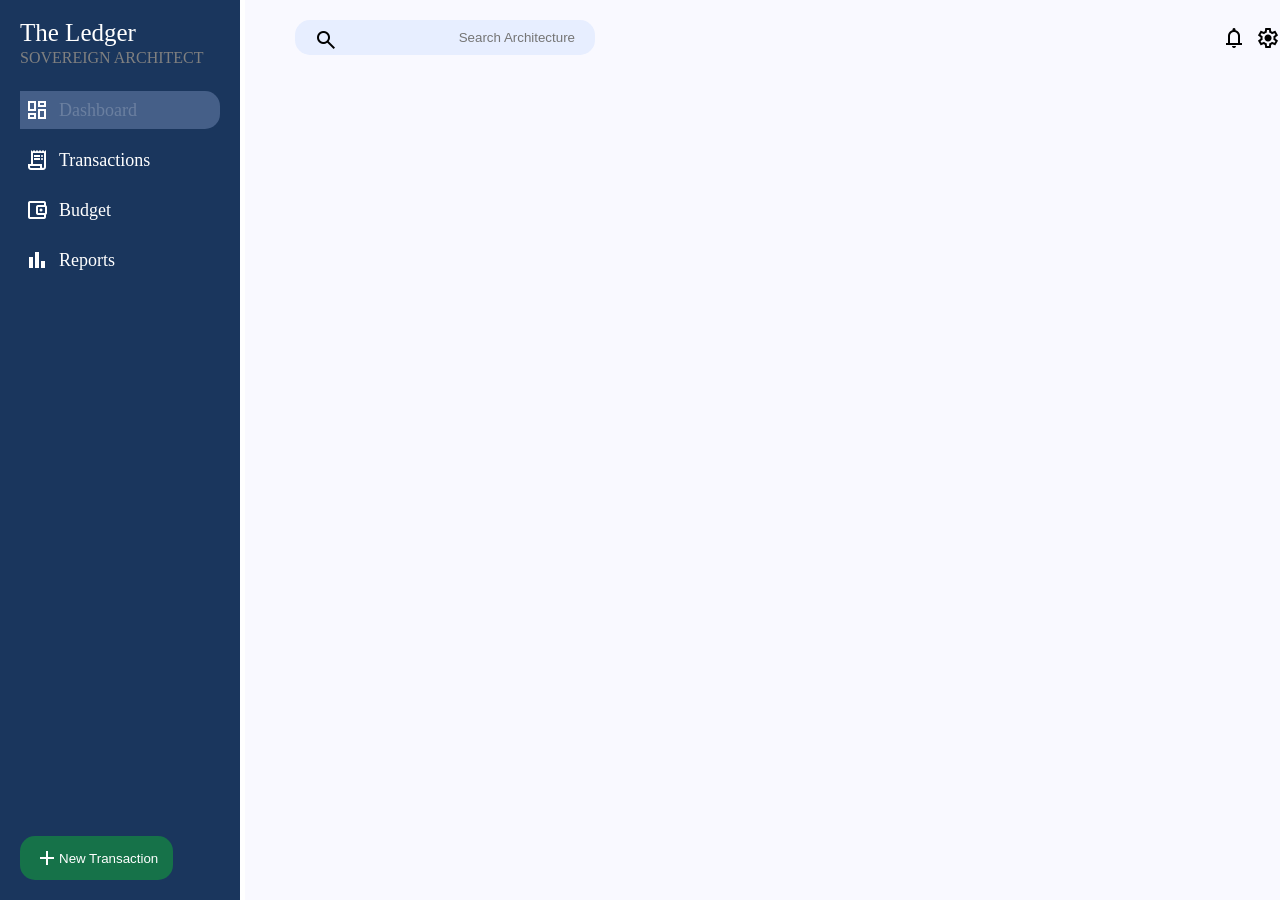
==== index.html @ 3071b9a3 "Design Sidebar and Top Navbar" ====
<html class="light" lang="en">
  <head>
    <meta charset="utf-8" />
    <meta content="width=device-width, initial-scale=1.0" name="viewport" />
    <title>Transactions Ledger | The Editorial Ledger</title>
    <link href="styles.css" rel="stylesheet" />
    <link
      href="https://fonts.googleapis.com/css2?family=Manrope:wght@200;400;500;700;800&amp;family=Inter:wght@300;400;500;600&amp;display=swap"
      rel="stylesheet"
    />
    <link
      href="https://fonts.googleapis.com/css2?family=Material+Symbols+Outlined:wght,FILL@100..700,0..1&amp;display=swap"
      rel="stylesheet"
    />
    <link
      href="https://fonts.googleapis.com/css2?family=Material+Symbols+Outlined:wght,FILL@100..700,0..1&amp;display=swap"
      rel="stylesheet"
    />
  </head>
  <body>
    <main class="main--container">
      <div class="container">
        <div class="sidebar--container">
          <header>
            <h1>The Ledger</h1>
            <p>Sovereign Architect</p>

            <nav class="nav--links">
              <div class="selected">
                <span
                  class="material-symbols-outlined icon"
                  data-icon="dashboard"
                  >dashboard</span
                >

                <a class="selected-a-tag" href="/">Dashboard</a>
              </div>
              <div>
                <span
                  class="material-symbols-outlined icon"
                  data-icon="receipt_long"
                  >receipt_long</span
                >

                <a href="/transactions">Transactions</a>
              </div>
              <div>
                <span
                  class="material-symbols-outlined icon"
                  data-icon="account_balance_wallet"
                  >account_balance_wallet</span
                >
                <a href="/budget">Budget</a>
              </div>
              <div>
                <span
                  class="material-symbols-outlined icon"
                  data-icon="bar_chart"
                  >bar_chart</span
                >

                <a href="/Reports">Reports</a>
              </div>
            </nav>
            <button class="btn--new-transaction">
              <span class="material-symbols-outlined icon" data-icon="add"
                >add</span
              >
              New Transaction
            </button>
          </header>
        </div>
        <div class="homepage--container">
          <!-- Top navbar -->
          <div class="top--navbar">
            <form>
              <input placeholder="Search Architecture" type="text" />
              <button class="search-button">
                <span class="material-symbols-outlined" data-icon="search"
                  >search</span
                >
              </button>
            </form>
            <div class="action--bar">
              <span class="material-symbols-outlined" data-icon="notifications"
                >notifications</span
              >
              <span class="material-symbols-outlined" data-icon="settings"
                >settings</span
              >
            </div>
          </div>
        </div>
      </div>
    </main>
  </body>
</html>
---- styles.css ----
html,
body,
div,
span,
applet,
object,
iframe,
h1,
h2,
h3,
h4,
h5,
h6,
p,
blockquote,
pre,
a,
abbr,
acronym,
address,
big,
cite,
code,
del,
dfn,
em,
img,
ins,
kbd,
q,
s,
samp,
small,
strike,
strong,
sub,
sup,
tt,
var,
b,
u,
i,
center,
dl,
dt,
dd,
ol,
ul,
li,
fieldset,
form,
label,
legend,
table,
caption,
tbody,
tfoot,
thead,
tr,
th,
td,
article,
aside,
canvas,
details,
embed,
figure,
figcaption,
footer,
header,
hgroup,
menu,
nav,
output,
ruby,
section,
summary,
time,
mark,
audio,
video {
  margin: 0;
  padding: 0;
  border: 0;
  font-size: 100%;
  font: inherit;
  vertical-align: baseline;
}
/* HTML5 display-role reset for older browsers */
article,
aside,
details,
figcaption,
figure,
footer,
header,
hgroup,
menu,
nav,
section {
  display: block;
}
body {
  line-height: 1;
}
ol,
ul {
  list-style: none;
}
blockquote,
q {
  quotes: none;
}
blockquote:before,
blockquote:after,
q:before,
q:after {
  content: "";
  content: none;
}
table {
  border-collapse: collapse;
  border-spacing: 0;
}

:root {
  /*tertiary colors*/
  --on-tertiary: "#ffffff";
  --secondary: "#0a6c44";
  --surface: "#f9f9ff";
  --primary-fixed-dim: "#adc7f7";
  --outline: "#74777f";
  --on-tertiary-fixed-variant: "#920212";
  /* Primary Colors */
  --primary: #002045;
  --on-primary: #ffffff;
  --primary-container: #1a365d;
  --on-primary-container: #86a0cd;
  --inverse-primary: #adc7f7;
  --primary-fixed: #d6e3ff;
  --on-primary-fixed: #001b3c;
  --on-primary-fixed-variant: #2d476f;

  /* Secondary Colors */
  --secondary-container: #9ff5c1;
  --on-secondary: #ffffff;
  --on-secondary-container: #167249;
  --secondary-fixed: #9ff5c1;
  --secondary-fixed-dim: #83d8a6;
  --on-secondary-fixed: #002111;
  --on-secondary-fixed-variant: #005231;

  /* Tertiary Colors */
  --tertiary: #4b0004;
  --tertiary-container: #73000b;
  --on-tertiary-container: #ff736b;
  --tertiary-fixed: #ffdad6;
  --tertiary-fixed-dim: #ffb3ad;
  --on-tertiary-fixed: #410003;

  /* Surface & Background */
  --background: #f9f9ff;
  --on-background: #111c2c;
  --surface-bright: #f9f9ff;
  --surface-dim: #cfdaf1;
  --on-surface: #111c2c;
  --surface-variant: #d8e3fa;
  --on-surface-variant: #43474e;
  --inverse-surface: #263142;
  --inverse-on-surface: #ebf1ff;
  --surface-tint: #455f88;

  /* Surface Containers */
  --surface-container-lowest: #ffffff;
  --surface-container-low: #f0f3ff;
  --surface-container: #e7eeff;
  --surface-container-high: #dee8ff;
  --surface-container-highest: #d8e3fa;

  /* Error Colors */
  --error: #ba1a1a;
  --on-error: #ffffff;
  --error-container: #ffdad6;
  --on-error-container: #93000a;

  /* Outlines */
  --outline-variant: #c4c6cf;
}
.main--container {
  height: 100vh;
  width: 100vw;
}
.container {
  height: 100%;
  width: 100%;
  display: flex;
  flex-direction: row;
  gap: 5px;
}

.sidebar--container {
  display: flex;
  flex: 0 0 200px;
  flex-direction: column;
  background-color: var(--primary-container);
  padding: 15px 20px;
}
.sidebar--container > header h1 {
  color: var(--on-primary);
  font-size: 25px;
  margin-bottom: 5px;
  margin-top: 5px;
}

.sidebar--container > header p {
  text-transform: uppercase;
  color: grey;
}

.nav--links {
  display: flex;
  flex-direction: column;
  gap: 12px;
  margin-top: 25px;
}
.nav--links a {
  text-decoration: none;
  font-size: 18px;
  color: var(--on-primary);
  padding: 5px 10px;
  font-weight: 500;
}

.nav--links .selected {
  background-color: var(--surface-tint);
}
.selected-a-tag {
  opacity: 20%;
}

.nav--links div {
  display: flex;
  align-items: center;
  border-top-right-radius: 15px;
  border-bottom-right-radius: 15px;
  padding-top: 5px;
  padding-bottom: 5px;
}
.nav--links div > span {
  margin-left: 5px;
}
.icon {
  color: var(--on-primary);
}

.btn--new-transaction {
  background-color: var(--on-secondary-container);
  color: var(--on-primary);
  padding: 10px 15px;
  border-radius: 15px;
  border: none;
  display: flex;
  justify-content: center;
  align-items: center;
  position: absolute;
  bottom: 20px;
}
.homepage--container {
  background-color: var(--surface-bright);
  width: 100%;
}

.top--navbar {
  display: flex;
  justify-content: space-between;
  align-items: center;
  margin-top: 20px;
}
.top--navbar form {
  display: flex;
  flex-direction: row;
}

.top--navbar form input {
  border-radius: 15px;
  background-color: var(--surface-container);
  border: none;
  padding: 10px 20px;
  width: 300px;
}
.top--navbar form {
  margin-left: 50px;

  position: relative;
}

.search-button {
  position: absolute;
  border: none;
  background-color: var(--surface-container);
  top: 0.5em;
  left: 1em;
}

form > input:placeholder {
  text-align: right;
}

form > input::placeholder {
  text-align: right;
}

.action--bar {
  display: flex;
  gap: 10px;
  align-items: center;
}
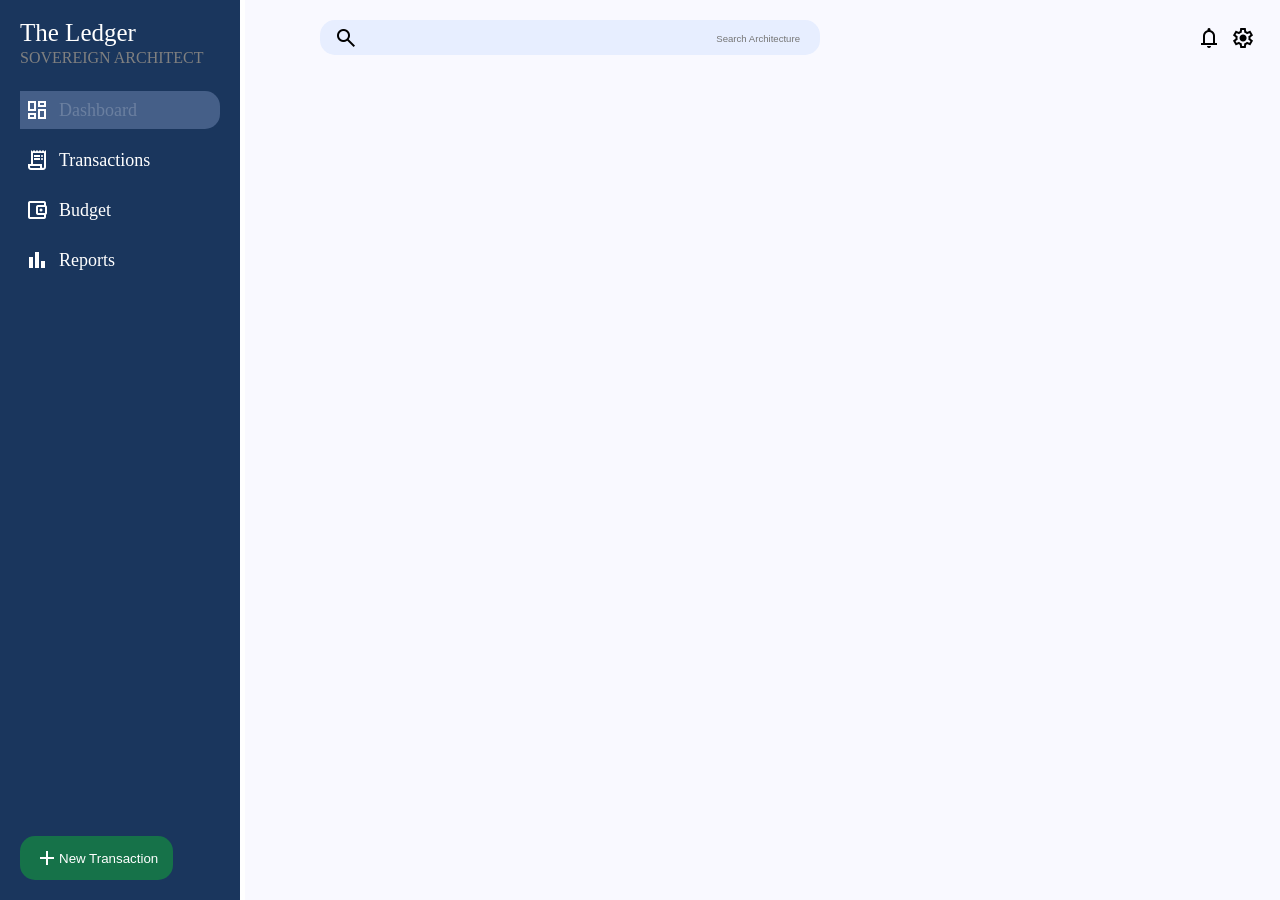
==== commit 1a670499: "feat/mobile-tabs" ====
--- a/index.html
+++ b/index.html
@@ -90,6 +90,39 @@
               >
             </div>
           </div>
+          <div class="homepage-body"></div>
+        </div>
+        <div class="mobile-tabs">
+          <div>
+            <a href="/">
+              <span class="material-symbols-outlined" data-icon="dashboard"
+                >dashboard</span
+              ></a
+            >
+          </div>
+          <div>
+            <a href="/transactions">
+              <span class="material-symbols-outlined" data-icon="receipt_long"
+                >receipt_long</span
+              >
+            </a>
+          </div>
+          <div>
+            <a href="/budget">
+              <span
+                class="material-symbols-outlined"
+                data-icon="account_balance_wallet"
+                >account_balance_wallet</span
+              >
+            </a>
+          </div>
+          <div>
+            <a href="/reports" ></a>
+            <span class="material-symbols-outlined " data-icon="bar_chart"
+              >bar_chart</span
+            >
+          </a>
+          </div>
         </div>
       </div>
     </main>
--- a/styles.css
+++ b/styles.css
@@ -275,6 +275,8 @@
   justify-content: space-between;
   align-items: center;
   margin-top: 20px;
+  margin-left: 25px;
+  margin-right: 25px;
 }
 .top--navbar form {
   display: flex;
@@ -283,10 +285,10 @@
 
 .top--navbar form input {
   border-radius: 15px;
-  background-color: var(--surface-container);
   border: none;
   padding: 10px 20px;
-  width: 300px;
+  width: 500px;
+  background-color: var(--surface-container);
 }
 .top--navbar form {
   margin-left: 50px;
@@ -298,8 +300,9 @@
   position: absolute;
   border: none;
   background-color: var(--surface-container);
-  top: 0.5em;
+  top: 0.6em;
   left: 1em;
+  font-size: 0.5em;
 }
 
 form > input:placeholder {
@@ -308,6 +311,7 @@
 
 form > input::placeholder {
   text-align: right;
+  font-size: 0.6rem;
 }
 
 .action--bar {
@@ -315,3 +319,33 @@
   gap: 10px;
   align-items: center;
 }
+
+.mobile-tabs {
+  position: absolute;
+  bottom: 0;
+  background-color: var(--on-primary);
+  width: 100%;
+  height: 50px;
+  color: var(--on-surface-variant);
+  display: flex;
+  align-items: center;
+  margin-bottom: 0;
+  display: flex;
+  justify-content: space-evenly;
+}
+
+@media (min-width: 721px) {
+  .mobile-tabs {
+    display: none;
+  }
+}
+@media (max-width: 960px) {
+  .top--navbar form input {
+    width: 10rem;
+  }
+}
+@media (max-width: 720px) {
+  .sidebar--container {
+    display: none;
+  }
+}
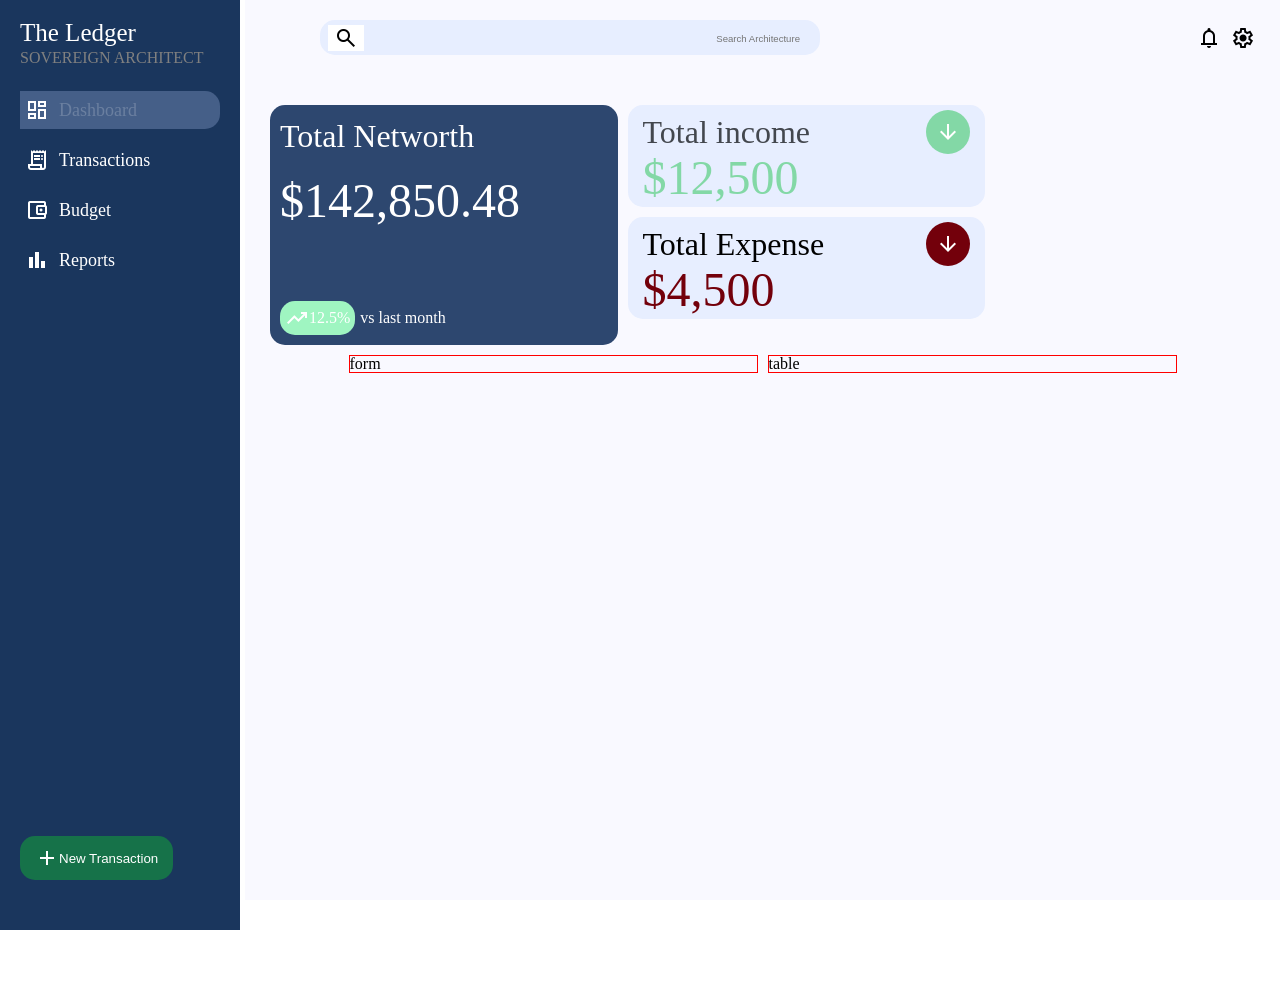
==== commit 727a715b: "added top display cards" ====
--- a/index.html
+++ b/index.html
@@ -12,41 +12,35 @@
       href="https://fonts.googleapis.com/css2?family=Material+Symbols+Outlined:wght,FILL@100..700,0..1&amp;display=swap"
       rel="stylesheet"
     />
-    <link
-      href="https://fonts.googleapis.com/css2?family=Material+Symbols+Outlined:wght,FILL@100..700,0..1&amp;display=swap"
-      rel="stylesheet"
-    />
   </head>
   <body>
-    <main class="main--container">
-      <div class="container">
-        <div class="sidebar--container">
+    <main class="app">
+      <div class="app__layout">
+        <div class="sidebar">
           <header>
             <h1>The Ledger</h1>
             <p>Sovereign Architect</p>
 
-            <nav class="nav--links">
-              <div class="selected">
+            <nav class="sidebar__nav">
+              <div class="sidebar__nav-item--active">
                 <span
-                  class="material-symbols-outlined icon"
+                  class="material-symbols-outlined nav-icon"
                   data-icon="dashboard"
                   >dashboard</span
                 >
-
-                <a class="selected-a-tag" href="/">Dashboard</a>
+                <a class="sidebar__nav-link--active" href="/">Dashboard</a>
               </div>
               <div>
                 <span
-                  class="material-symbols-outlined icon"
+                  class="material-symbols-outlined nav-icon"
                   data-icon="receipt_long"
                   >receipt_long</span
                 >
-
                 <a href="/transactions">Transactions</a>
               </div>
               <div>
                 <span
-                  class="material-symbols-outlined icon"
+                  class="material-symbols-outlined nav-icon"
                   data-icon="account_balance_wallet"
                   >account_balance_wallet</span
                 >
@@ -54,34 +48,33 @@
               </div>
               <div>
                 <span
-                  class="material-symbols-outlined icon"
+                  class="material-symbols-outlined nav-icon"
                   data-icon="bar_chart"
                   >bar_chart</span
                 >
-
-                <a href="/Reports">Reports</a>
+                <a href="/reports">Reports</a>
               </div>
             </nav>
-            <button class="btn--new-transaction">
-              <span class="material-symbols-outlined icon" data-icon="add"
+            <button class="sidebar__add-btn">
+              <span class="material-symbols-outlined nav-icon" data-icon="add"
                 >add</span
               >
               New Transaction
             </button>
           </header>
         </div>
-        <div class="homepage--container">
+        <div class="main-content">
           <!-- Top navbar -->
-          <div class="top--navbar">
+          <div class="topbar">
             <form>
               <input placeholder="Search Architecture" type="text" />
-              <button class="search-button">
+              <button class="topbar__search-btn">
                 <span class="material-symbols-outlined" data-icon="search"
                   >search</span
                 >
               </button>
             </form>
-            <div class="action--bar">
+            <div class="topbar__actions">
               <span class="material-symbols-outlined" data-icon="notifications"
                 >notifications</span
               >
@@ -90,15 +83,70 @@
               >
             </div>
           </div>
-          <div class="homepage-body"></div>
+          <div class="dashboard">
+            <div class="dashboard__cards">
+              <div class="card card--networth">
+                <div class="card__header">
+                  <h1>Total Networth</h1>
+                  <!-- fake value for now -->
+                  <h2>$142,850.48</h2>
+                </div>
+                <div class="card__footer">
+                  <div>
+                    <span
+                      class="material-symbols-outlined text-sm"
+                      data-icon="trending_up"
+                      >trending_up</span
+                    >
+                    <p>12.5%</p>
+                  </div>
+                  <p>vs last month</p>
+                </div>
+              </div>
+              <div class="card--income-expenses">
+                <div class=" card card__income">
+                  <div>
+                    <h1 class="income__text-header">Total income</h1>
+                    <span
+                      class="material-symbols-outlined arrow__downward"
+                      data-icon="arrow_downward"
+                      >arrow_downward</span
+                    >
+                  </div>
+                  <h1 class="income__text">$12,500</h1>
+                  </div>
+                  <div class="card card__expense">
+                    <div>
+                    <h1 class="income__text-header">Total Expense</h1>
+                    <span
+                      class="material-symbols-outlined arrow__upward"
+                      data-icon="arrow_upward"
+                      >arrow_downward</span
+                    >
+                  </div>
+                  <h1 class="expense__text">$4,500</h1>
+                    
+                  </>
+                  </div>
+                </div>
+              </div>
+              <!-- form and table -->
+               <div class="ledger-panel">
+                <div>form</div>
+                <div>table</div>
+               </div>
+            </div>
+           
+          </div>
         </div>
-        <div class="mobile-tabs">
+        <div class="bottom-nav">
           <div>
             <a href="/">
               <span class="material-symbols-outlined" data-icon="dashboard"
                 >dashboard</span
               ></a
             >
+            <p>Dashboard</p>
           </div>
           <div>
             <a href="/transactions">
@@ -106,6 +154,7 @@
                 >receipt_long</span
               >
             </a>
+            <p>Ledger</p>
           </div>
           <div>
             <a href="/budget">
@@ -115,13 +164,15 @@
                 >account_balance_wallet</span
               >
             </a>
+            <p>Budget</p>
           </div>
           <div>
-            <a href="/reports" ></a>
-            <span class="material-symbols-outlined " data-icon="bar_chart"
-              >bar_chart</span
-            >
-          </a>
+            <a href="/reports">
+              <span class="material-symbols-outlined" data-icon="bar_chart"
+                >bar_chart</span
+              >
+            </a>
+            <p>Reports</p>
           </div>
         </div>
       </div>
--- a/styles.css
+++ b/styles.css
@@ -102,6 +102,11 @@
 }
 body {
   line-height: 1;
+  height: 100%;
+  overflow: hidden;
+}
+html {
+  height: 100%;
 }
 ol,
 ul {
@@ -186,11 +191,11 @@
   /* Outlines */
   --outline-variant: #c4c6cf;
 }
-.main--container {
-  height: 100vh;
-  width: 100vw;
-}
-.container {
+.app {
+  height: 100%;
+  width: 100%;
+}
+.app__layout {
   height: 100%;
   width: 100%;
   display: flex;
@@ -198,32 +203,33 @@
   gap: 5px;
 }
 
-.sidebar--container {
+.sidebar {
   display: flex;
   flex: 0 0 200px;
   flex-direction: column;
   background-color: var(--primary-container);
   padding: 15px 20px;
-}
-.sidebar--container > header h1 {
+  height: 100%;
+}
+.sidebar > header h1 {
   color: var(--on-primary);
   font-size: 25px;
   margin-bottom: 5px;
   margin-top: 5px;
 }
 
-.sidebar--container > header p {
+.sidebar > header p {
   text-transform: uppercase;
   color: grey;
 }
 
-.nav--links {
+.sidebar__nav {
   display: flex;
   flex-direction: column;
   gap: 12px;
   margin-top: 25px;
 }
-.nav--links a {
+.sidebar__nav a {
   text-decoration: none;
   font-size: 18px;
   color: var(--on-primary);
@@ -231,14 +237,14 @@
   font-weight: 500;
 }
 
-.nav--links .selected {
+.sidebar__nav-item--active {
   background-color: var(--surface-tint);
 }
-.selected-a-tag {
+.sidebar__nav-link--active {
   opacity: 20%;
 }
 
-.nav--links div {
+.sidebar__nav div {
   display: flex;
   align-items: center;
   border-top-right-radius: 15px;
@@ -246,14 +252,14 @@
   padding-top: 5px;
   padding-bottom: 5px;
 }
-.nav--links div > span {
+.sidebar__nav div > span {
   margin-left: 5px;
 }
-.icon {
-  color: var(--on-primary);
-}
-
-.btn--new-transaction {
+.nav-icon {
+  color: var(--on-primary);
+}
+
+.sidebar__add-btn {
   background-color: var(--on-secondary-container);
   color: var(--on-primary);
   padding: 10px 15px;
@@ -265,12 +271,12 @@
   position: absolute;
   bottom: 20px;
 }
-.homepage--container {
+.main-content {
   background-color: var(--surface-bright);
   width: 100%;
 }
 
-.top--navbar {
+.topbar {
   display: flex;
   justify-content: space-between;
   align-items: center;
@@ -278,28 +284,28 @@
   margin-left: 25px;
   margin-right: 25px;
 }
-.top--navbar form {
+.topbar form {
   display: flex;
   flex-direction: row;
 }
 
-.top--navbar form input {
+.topbar form input {
   border-radius: 15px;
   border: none;
   padding: 10px 20px;
   width: 500px;
   background-color: var(--surface-container);
 }
-.top--navbar form {
+.topbar form {
   margin-left: 50px;
 
   position: relative;
 }
 
-.search-button {
+.topbar__search-btn {
   position: absolute;
   border: none;
-  background-color: var(--surface-container);
+  background-color: var(--surface-container-lowest);
   top: 0.6em;
   left: 1em;
   font-size: 0.5em;
@@ -314,13 +320,13 @@
   font-size: 0.6rem;
 }
 
-.action--bar {
+.topbar__actions {
   display: flex;
   gap: 10px;
   align-items: center;
 }
 
-.mobile-tabs {
+.bottom-nav {
   position: absolute;
   bottom: 0;
   background-color: var(--on-primary);
@@ -330,22 +336,188 @@
   display: flex;
   align-items: center;
   margin-bottom: 0;
-  display: flex;
   justify-content: space-evenly;
-}
-
-@media (min-width: 721px) {
-  .mobile-tabs {
+  left: 0;
+}
+
+.bottom-nav div {
+  display: flex;
+  flex-direction: column;
+  justify-content: center;
+  align-items: center;
+}
+
+.dashboard {
+  display: flex;
+  gap: 10px;
+  flex-direction: row;
+  width: 100%;
+  height: 100%;
+  margin-top: 50px;
+  flex-direction: column;
+}
+
+.dashboard__cards {
+  display: flex;
+  gap: 10px;
+  flex-direction: row;
+  width: 100%;
+  padding-left: 25px;
+  padding-right: 25px;
+  box-sizing: border-box;
+  overflow: hidden;
+}
+.card--networth {
+  background: var(--on-primary-fixed-variant);
+  flex: 1;
+  height: 220px;
+  padding: 10px;
+  border-radius: 15px;
+  display: flex;
+  flex-direction: column;
+}
+.card__header {
+  color: var(--on-primary);
+  display: flex;
+  margin-top: 5px;
+  flex-direction: column;
+  gap: 25px;
+}
+.card__header h1 {
+  font-size: 2rem;
+}
+.card__header h2 {
+  font-size: 3rem;
+}
+.card__footer {
+  display: flex;
+  flex-direction: row;
+  align-items: center;
+  gap: 5px;
+  margin-top: auto;
+  padding-top: 15px;
+}
+
+.card__footer div {
+  background-color: var(--secondary-fixed);
+  display: flex;
+  align-items: center;
+  padding: 5px;
+  border-radius: 15px;
+  color: var(--on-primary);
+}
+.card__footer p {
+  color: var(--on-primary);
+}
+
+.card {
+  border-radius: 15px;
+}
+.card__income,
+.card__expense {
+  background-color: var(--surface-container);
+  width: 100%;
+  padding-left: 15px;
+  padding-right: 15px;
+  padding-top: 5px;
+  padding-bottom: 5px;
+}
+
+.card__income div {
+  color: var(--on-surface-variant);
+}
+.card__income div,
+.card__expense div {
+  display: flex;
+  gap: 10px;
+  align-items: center;
+  justify-content: space-between;
+}
+
+.arrow__upward {
+  background-color: var(--tertiary-container);
+  color: var(--on-primary);
+  border-radius: 100%;
+  padding: 10px;
+}
+
+.expense__text {
+  color: var(--tertiary-container);
+  font-size: 3rem;
+}
+.income__text-header {
+  font-size: 2rem;
+}
+
+.income__text {
+  color: var(--secondary-fixed-dim);
+  font-size: 3rem;
+}
+
+.arrow__downward {
+  background-color: var(--secondary-fixed-dim);
+  border-radius: 100%;
+  padding: 10px;
+  color: var(--on-primary);
+}
+
+.card--income-expenses {
+  display: flex;
+  flex-direction: column;
+  gap: 10px;
+  flex: 1;
+  height: 220px;
+  margin-right: 300px;
+}
+
+.ledger-panel {
+  width: 80%;
+  margin-left: auto;
+  margin-right: auto;
+  display: flex;
+  flex-direction: row;
+  gap: 10px;
+}
+
+.ledger-panel div {
+  border: 1px solid red;
+  flex: 1;
+}
+
+/* ledger panel */
+/* end of ledger-panel */
+@media (min-width: 883px) {
+  .bottom-nav {
     display: none;
   }
 }
 @media (max-width: 960px) {
-  .top--navbar form input {
+  .topbar form input {
     width: 10rem;
   }
 }
-@media (max-width: 720px) {
-  .sidebar--container {
+
+@media (max-width: 884px) {
+  .sidebar {
     display: none;
   }
-}
+  .dashboard {
+    flex-direction: column;
+  }
+  .dashboard__cards {
+    flex-direction: column;
+    width: 75%;
+    margin-left: auto;
+    margin-right: auto;
+  }
+  .card--networth {
+    width: 100%;
+    height: 400px;
+  }
+  .card--income-expenses {
+    width: 100%;
+  }
+  .ledger-panel {
+    flex-direction: column;
+  }
+}
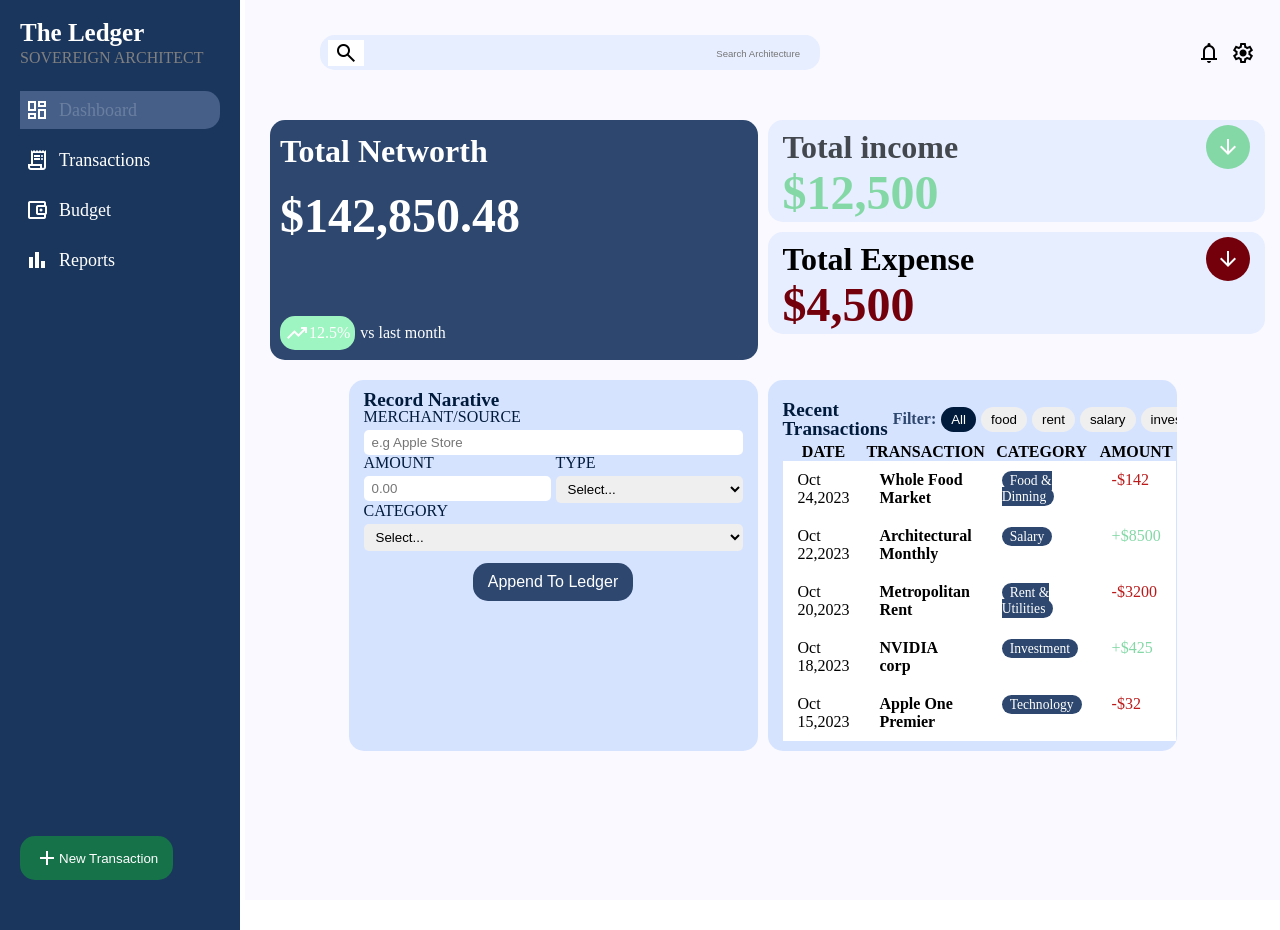
==== commit 4496688a: "added ledger panel" ====
--- a/index.html
+++ b/index.html
@@ -130,10 +130,108 @@
                   </div>
                 </div>
               </div>
-              <!-- form and table -->
-               <div class="ledger-panel">
-                <div>form</div>
-                <div>table</div>
+            </div>
+            <!-- end dashboard__cards -->
+
+            <!-- form and table -->
+            <div class="ledger-panel">
+                <div class="ledger__form">
+                  <form>
+                    <header>
+                      <h1 class="form__heading">Record Narative</h1>
+                    </header>
+                   
+                    <div class="form__group">
+                      <label for="merchant">Merchant/Source</label>
+                      <input id="merchant" type="text" placeholder="e.g Apple Store"/>
+                    </div>
+                    <div class="form__row">
+                      <div class="form__group">
+                        <label for="amount">AMOUNT</label>
+                        <input type="text" id="amount" placeholder="0.00"/>
+                      </div>
+                      <div class="form__group">
+                        <label for="type">TYPE</label>
+                        <select id="type" name="type">
+                          <option value="">Select...</option>
+                          <option value="expense">Expense</option>
+                          <option value="income">Income</option>
+                        </select>
+                      </div>
+                    
+                    </div>
+                    <div class="form__group">
+                      <label for="category">Category</label>
+                      <select id="category" name="category">
+                        <option value="">Select... </option>
+                        <option value="food">Food & Dinning</option>
+                        <option value="transport">Transport</option>
+                        <option value="salary">Salary</option>
+                        <option value="investment">Investment</option>
+                        <option value="technology">Technology</option>
+                      </select>
+                    </div>
+                   <div class="btn__container">
+                    <button type="submit" class="btn__ledger" >Append To Ledger</button>
+                   </div>
+                  </form>
+                </div>
+                <div class="ledger__table">
+                  <div class="ledgertable__header">
+                    <h1 class="ledgertable__heading">Recent Transactions</h1>
+                    <div class="filter">
+                      <h1 class="filter__text">Filter:</h1>
+                      <button type="button" class="filter__option selected__tab">All</button>
+                      <button type="button" class="filter__option "> food</button>
+                      <button type="button" class="filter__option ">rent</button>
+                      <button type="button" class="filter__option ">salary</button>
+                      <button type="button" class="filter__option ">investment</button>
+                      <button type="button" class="filter__option ">technology</button>
+                    </div>
+                  </div>
+                  <table class="table__main">
+                    <thead>
+                      <tr>
+                        <th>DATE</th>
+                        <th>TRANSACTION</th>
+                        <th>CATEGORY</th>
+                        <th>AMOUNT</th>
+                      </tr>
+                    </thead>
+                    <tbody>
+                      <tr>
+                        <td>Oct 24,2023</td>
+                        <td class="source">Whole Food Market</td>
+                        <td class="category"><span>Food & Dinning</span></td>
+                        <td class="expense">-$142</td>
+                      </tr>
+                      <tr>
+                        <td>Oct 22,2023</td>
+                        <td class="source">Architectural Monthly</td>
+                        <td class="category"><span>Salary</span></td>
+                        <td class="income">+$8500</td>
+                      </tr>
+                      <tr>
+                        <td>Oct 20,2023</td>
+                        <td class="source">Metropolitan Rent</td>
+                        <td class="category"><span>Rent & Utilities</span></td>
+                        <td class="expense">-$3200</td>
+                      </tr>
+                      <tr>
+                        <td>Oct 18,2023</td>
+                        <td class="source">NVIDIA corp</td>
+                        <td class="category"><span>Investment</span></td>
+                        <td class="income">+$425</td>
+                      </tr>
+                      <tr>
+                        <td>Oct 15,2023</td>
+                        <td class="source">Apple One Premier</td>
+                        <td class="category"><span>Technology</span></td>
+                        <td class="expense">-$32</td>
+                      </tr>
+                    </tbody>
+                  </table>
+                 
                </div>
             </div>
            
--- a/styles.css
+++ b/styles.css
@@ -83,7 +83,6 @@
   padding: 0;
   border: 0;
   font-size: 100%;
-  font: inherit;
   vertical-align: baseline;
 }
 /* HTML5 display-role reset for older browsers */
@@ -201,6 +200,7 @@
   display: flex;
   flex-direction: row;
   gap: 5px;
+  position: relative;
 }
 
 .sidebar {
@@ -274,13 +274,16 @@
 .main-content {
   background-color: var(--surface-bright);
   width: 100%;
+  overflow-y: auto;
+  overflow-x: hidden;
+  height: 100%;
 }
 
 .topbar {
   display: flex;
   justify-content: space-between;
   align-items: center;
-  margin-top: 20px;
+  margin-top: 35px;
   margin-left: 25px;
   margin-right: 25px;
 }
@@ -295,6 +298,7 @@
   padding: 10px 20px;
   width: 500px;
   background-color: var(--surface-container);
+  text-align: right;
 }
 .topbar form {
   margin-left: 50px;
@@ -327,17 +331,16 @@
 }
 
 .bottom-nav {
-  position: absolute;
+  position: fixed;
   bottom: 0;
+  left: 0;
   background-color: var(--on-primary);
   width: 100%;
   height: 50px;
   color: var(--on-surface-variant);
   display: flex;
   align-items: center;
-  margin-bottom: 0;
   justify-content: space-evenly;
-  left: 0;
 }
 
 .bottom-nav div {
@@ -348,24 +351,21 @@
 }
 
 .dashboard {
+  display: flex;
+  gap: 10px;
+  flex-direction: column;
+  width: 100%;
+  margin-top: 50px;
+}
+
+.dashboard__cards {
   display: flex;
   gap: 10px;
   flex-direction: row;
-  width: 100%;
-  height: 100%;
-  margin-top: 50px;
-  flex-direction: column;
-}
-
-.dashboard__cards {
-  display: flex;
-  gap: 10px;
-  flex-direction: row;
-  width: 100%;
-  padding-left: 25px;
-  padding-right: 25px;
-  box-sizing: border-box;
-  overflow: hidden;
+  width: calc(100% - 50px);
+  margin-left: 25px;
+  margin-right: 25px;
+  margin-bottom: 20px;
 }
 .card--networth {
   background: var(--on-primary-fixed-variant);
@@ -467,7 +467,8 @@
   gap: 10px;
   flex: 1;
   height: 220px;
-  margin-right: 300px;
+  min-width: 0;
+  margin-right: 20px;
 }
 
 .ledger-panel {
@@ -479,9 +480,148 @@
   gap: 10px;
 }
 
-.ledger-panel div {
-  border: 1px solid red;
+.ledger-panel > div {
   flex: 1;
+}
+
+.ledger__table {
+  padding: 15px 20px;
+  border-radius: 10px;
+  overflow-x: auto;
+}
+
+.btn .ledger__form header {
+  margin-top: 10px;
+  margin-bottom: 10px;
+}
+.form__group {
+  width: 100%;
+}
+
+.form__group label {
+  font-size: 1rem;
+  text-transform: uppercase;
+}
+
+.btn__container {
+  width: 100%;
+  display: flex;
+  justify-content: center;
+}
+
+.form__group {
+  color: var(--on-primary-fixed);
+  display: flex;
+  flex-direction: column;
+  gap: 5px;
+}
+.form__group input,
+.form__group select,
+.form__group option {
+  padding: 5px 8px;
+  border-radius: 5px;
+  border: none;
+}
+
+.form__heading,
+.ledgertable__heading {
+  color: var(--on-primary-fixed);
+  font-size: 1.2em;
+  text-align: left;
+}
+
+.btn__ledger {
+  background-color: var(--on-primary-fixed-variant);
+  color: white;
+  padding: 10px 15px;
+  font-size: 1rem;
+  text-align: center;
+  border: none;
+  border-radius: 15px;
+  margin-top: 12px;
+  margin-left: auto;
+  margin-right: auto;
+}
+
+.form__row {
+  display: flex;
+  gap: 5px;
+}
+
+.ledger__form,
+.ledger__table {
+  background-color: var(--primary-fixed);
+  border-radius: 15px;
+  padding: 10px 15px;
+}
+
+.filter {
+  display: flex;
+  gap: 5px;
+  align-items: center;
+}
+
+.ledgertable__header {
+  display: flex;
+  gap: 5px;
+  align-items: center;
+  margin-top: 10px;
+  margin-bottom: 5px;
+}
+
+.table__main {
+  overflow-y: scroll;
+}
+
+.table__main thead th {
+  margin-top: 5px;
+  margin-bottom: 5px;
+}
+
+.filter__text {
+  color: var(--on-primary-fixed-variant);
+}
+
+.filter__option {
+  display: flex;
+  padding: 5px 10px;
+  border-radius: 15px;
+  border: none;
+  text-align: center;
+}
+
+.selected__tab {
+  background-color: var(--on-primary-fixed);
+  color: white;
+}
+
+.table__main {
+  border: none;
+  width: 100%;
+}
+
+.table__main tbody tr td {
+  background-color: white;
+  padding: 10px 15px;
+}
+
+.source {
+  font-weight: bold;
+}
+
+.category span {
+  padding: 2px 8px;
+  background-color: var(--on-primary-fixed-variant);
+  border-radius: 10px;
+  color: var(--on-primary);
+  font-size: 0.85rem;
+}
+
+.income {
+  color: var(--secondary-fixed-dim);
+}
+.expense {
+  color: var(--error);
 }
 
 /* ledger panel */
@@ -501,6 +641,9 @@
   .sidebar {
     display: none;
   }
+  .main-content {
+    padding-bottom: 60px;
+  }
   .dashboard {
     flex-direction: column;
   }
@@ -516,8 +659,13 @@
   }
   .card--income-expenses {
     width: 100%;
+    height: auto;
+    margin-right: 0;
   }
   .ledger-panel {
     flex-direction: column;
-  }
-}
+    width: 100%;
+    padding: 0 15px;
+    box-sizing: border-box;
+  }
+}
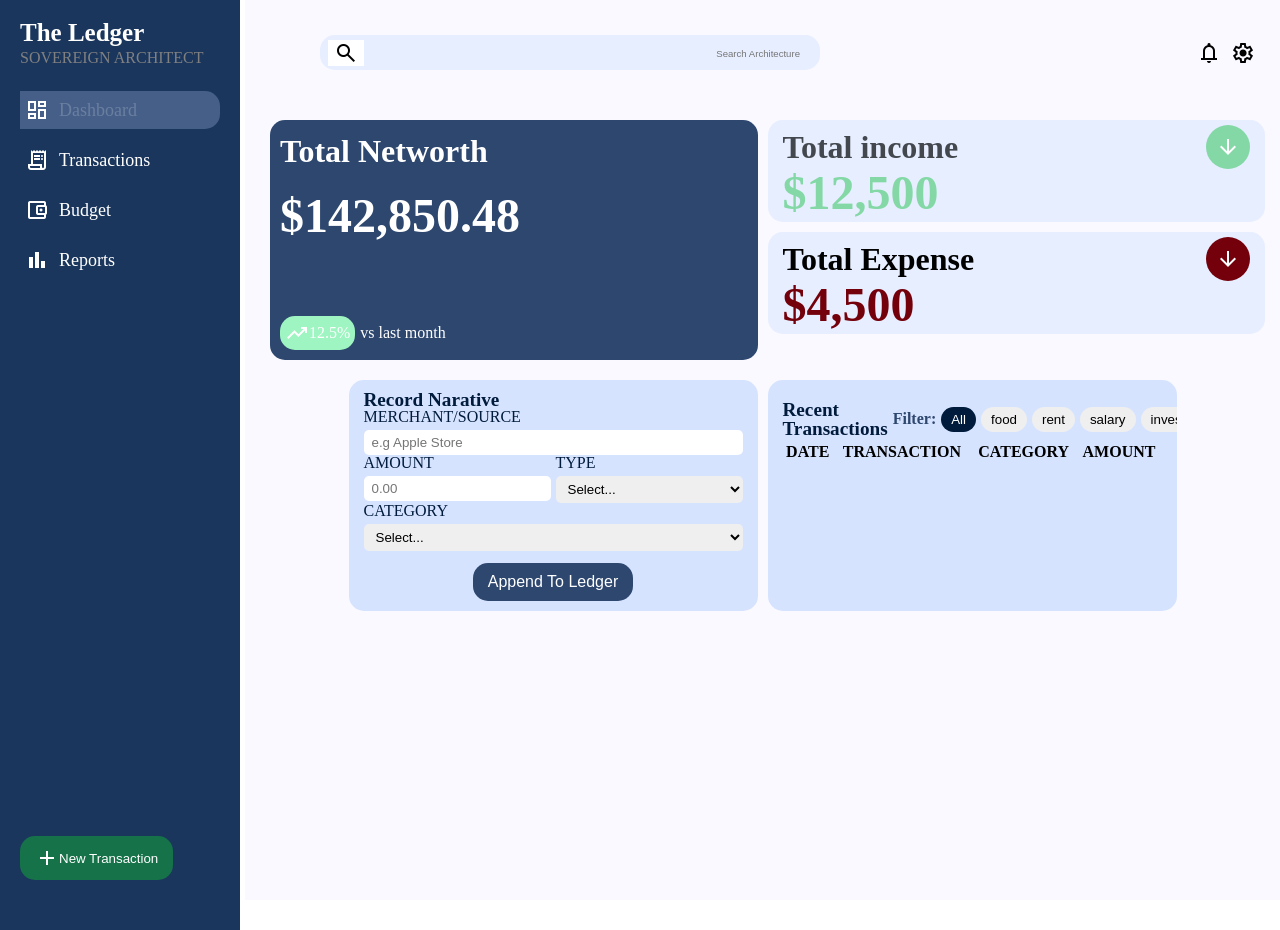
==== commit 16c14e2b: "added form adding logic and filter and table rendering logic" ====
--- a/index.html
+++ b/index.html
@@ -136,19 +136,19 @@
             <!-- form and table -->
             <div class="ledger-panel">
                 <div class="ledger__form">
-                  <form>
+                  <form id="ledger_form">
                     <header>
                       <h1 class="form__heading">Record Narative</h1>
                     </header>
                    
                     <div class="form__group">
                       <label for="merchant">Merchant/Source</label>
-                      <input id="merchant" type="text" placeholder="e.g Apple Store"/>
+                      <input id="merchant" name="merchant" type="text" placeholder="e.g Apple Store"/>
                     </div>
                     <div class="form__row">
                       <div class="form__group">
                         <label for="amount">AMOUNT</label>
-                        <input type="text" id="amount" placeholder="0.00"/>
+                        <input type="text" id="amount" name="amount" placeholder="0.00"/>
                       </div>
                       <div class="form__group">
                         <label for="type">TYPE</label>
@@ -169,6 +169,7 @@
                         <option value="salary">Salary</option>
                         <option value="investment">Investment</option>
                         <option value="technology">Technology</option>
+                        <option value="Rent and Utilities">Rent and Utilities</option>
                       </select>
                     </div>
                    <div class="btn__container">
@@ -181,12 +182,12 @@
                     <h1 class="ledgertable__heading">Recent Transactions</h1>
                     <div class="filter">
                       <h1 class="filter__text">Filter:</h1>
-                      <button type="button" class="filter__option selected__tab">All</button>
-                      <button type="button" class="filter__option "> food</button>
-                      <button type="button" class="filter__option ">rent</button>
-                      <button type="button" class="filter__option ">salary</button>
-                      <button type="button" class="filter__option ">investment</button>
-                      <button type="button" class="filter__option ">technology</button>
+                      <button type="button" data-filterValue="all" class="filter__option selected__tab">All</button>
+                      <button type="button" data-filterValue="food" class="filter__option "> food</button>
+                      <button type="button" data-filterValue="rent" class="filter__option ">rent</button>
+                      <button type="button" data-filterValue="salary" class="filter__option ">salary</button>
+                      <button type="button" data-filterValue="investment" class="filter__option ">investment</button>
+                      <button type="button" data-filterValue="technology" class="filter__option ">technology</button>
                     </div>
                   </div>
                   <table class="table__main">
@@ -198,7 +199,7 @@
                         <th>AMOUNT</th>
                       </tr>
                     </thead>
-                    <tbody>
+                    <!-- <tbody>
                       <tr>
                         <td>Oct 24,2023</td>
                         <td class="source">Whole Food Market</td>
@@ -229,7 +230,8 @@
                         <td class="category"><span>Technology</span></td>
                         <td class="expense">-$32</td>
                       </tr>
-                    </tbody>
+                    </tbody> -->
+                  
                   </table>
                  
                </div>
@@ -275,5 +277,8 @@
         </div>
       </div>
     </main>
+
+
+    <script src="./script.js" defer></script>
   </body>
 </html>
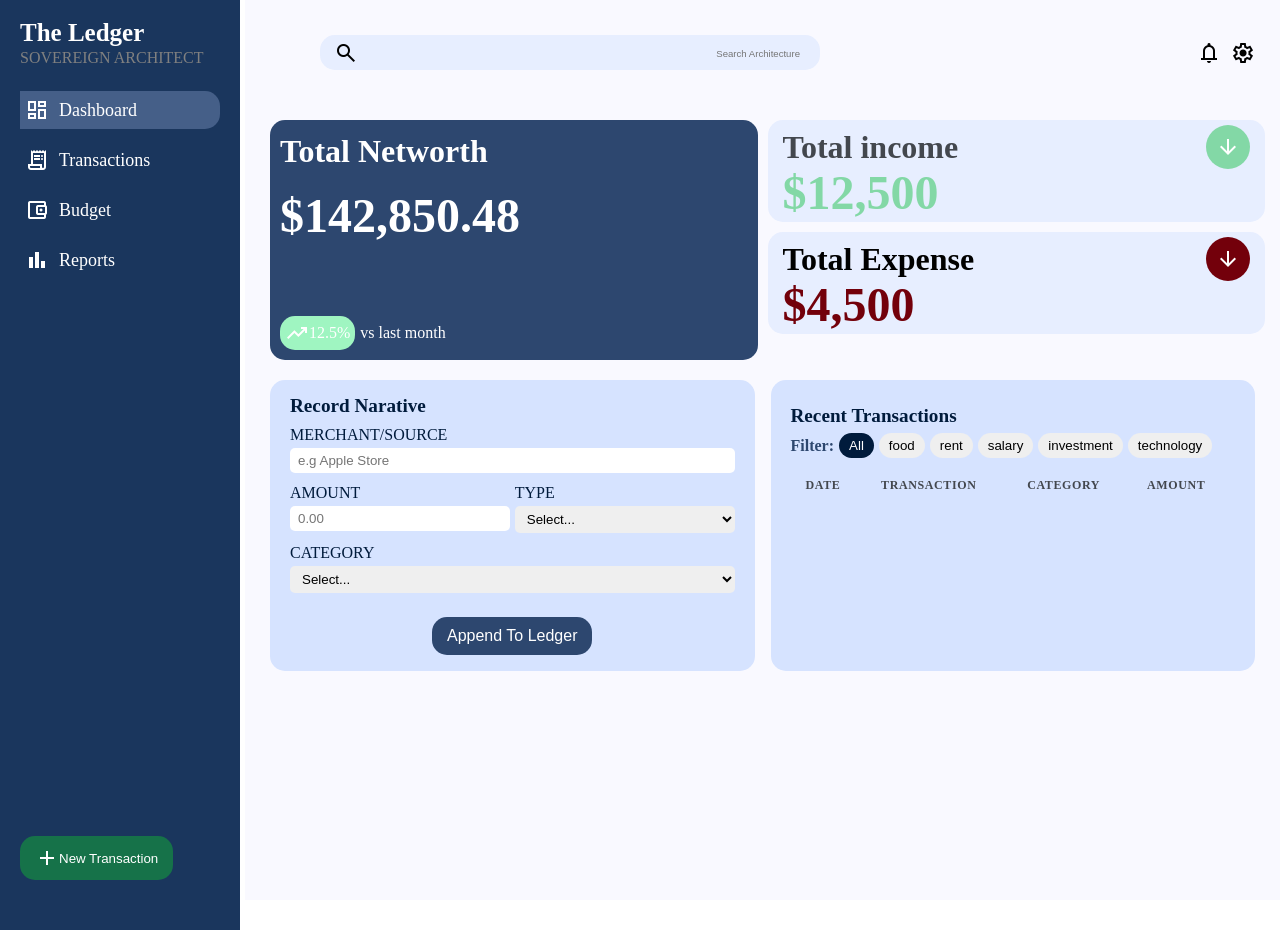
==== commit 8516e987: "fixed layout and added logic for sidebar" ====
--- a/index.html
+++ b/index.html
@@ -22,37 +22,37 @@
             <p>Sovereign Architect</p>
 
             <nav class="sidebar__nav">
-              <div class="sidebar__nav-item--active">
+              <div id="navbar--link" class="sidebar__nav-item--active">
                 <span
                   class="material-symbols-outlined nav-icon"
                   data-icon="dashboard"
                   >dashboard</span
                 >
-                <a class="sidebar__nav-link--active" href="/">Dashboard</a>
-              </div>
-              <div>
+                <a class="" href="/">Dashboard</a>
+              </div>
+              <div id="navbar--link">
                 <span
                   class="material-symbols-outlined nav-icon"
                   data-icon="receipt_long"
                   >receipt_long</span
                 >
-                <a href="/transactions">Transactions</a>
-              </div>
-              <div>
+                <a href="/transactions.html">Transactions</a>
+              </div>
+              <div id="navbar--link">
                 <span
                   class="material-symbols-outlined nav-icon"
                   data-icon="account_balance_wallet"
                   >account_balance_wallet</span
                 >
-                <a href="/budget">Budget</a>
-              </div>
-              <div>
+                <a href="/budget.html">Budget</a>
+              </div>
+              <div id="navbar--link">
                 <span
                   class="material-symbols-outlined nav-icon"
                   data-icon="bar_chart"
                   >bar_chart</span
                 >
-                <a href="/reports">Reports</a>
+                <a href="/reports.html">Reports</a>
               </div>
             </nav>
             <button class="sidebar__add-btn">
@@ -89,7 +89,7 @@
                 <div class="card__header">
                   <h1>Total Networth</h1>
                   <!-- fake value for now -->
-                  <h2>$142,850.48</h2>
+                  <h2 id="networth_display">$142,850.48</h2>
                 </div>
                 <div class="card__footer">
                   <div>
@@ -113,7 +113,7 @@
                       >arrow_downward</span
                     >
                   </div>
-                  <h1 class="income__text">$12,500</h1>
+                  <h1 id="income_display"  class="income__text">$12,500</h1>
                   </div>
                   <div class="card card__expense">
                     <div>
@@ -124,7 +124,7 @@
                       >arrow_downward</span
                     >
                   </div>
-                  <h1 class="expense__text">$4,500</h1>
+                  <h1 id="expense_display" class="expense__text">$4,500</h1>
                     
                   </>
                   </div>
@@ -148,7 +148,7 @@
                     <div class="form__row">
                       <div class="form__group">
                         <label for="amount">AMOUNT</label>
-                        <input type="text" id="amount" name="amount" placeholder="0.00"/>
+                        <input type="number" min="1" id="amount" name="amount" placeholder="0.00"/>
                       </div>
                       <div class="form__group">
                         <label for="type">TYPE</label>
--- a/styles.css
+++ b/styles.css
@@ -274,7 +274,7 @@
 .main-content {
   background-color: var(--surface-bright);
   width: 100%;
-  overflow-y: auto;
+  overflow-y: scroll;
   overflow-x: hidden;
   height: 100%;
 }
@@ -309,7 +309,7 @@
 .topbar__search-btn {
   position: absolute;
   border: none;
-  background-color: var(--surface-container-lowest);
+  background-color:transparent;
   top: 0.6em;
   left: 1em;
   font-size: 0.5em;
@@ -472,12 +472,13 @@
 }
 
 .ledger-panel {
-  width: 80%;
-  margin-left: auto;
-  margin-right: auto;
+  width: calc(100% - 50px);
+  margin-left: 25px;
+  margin-right: 25px;
   display: flex;
   flex-direction: row;
-  gap: 10px;
+  gap: 16px;
+  margin-bottom: 40px;
 }
 
 .ledger-panel > div {
@@ -488,6 +489,7 @@
   padding: 15px 20px;
   border-radius: 10px;
   overflow-x: auto;
+  flex: 2;
 }
 
 .btn .ledger__form header {
@@ -548,11 +550,19 @@
   gap: 5px;
 }
 
+
 .ledger__form,
 .ledger__table {
   background-color: var(--primary-fixed);
   border-radius: 15px;
-  padding: 10px 15px;
+  padding: 16px 20px;
+  overflow-y: auto;
+}
+
+.ledger__form form {
+  display: flex;
+  flex-direction: column;
+  gap: 12px;
 }
 
 .filter {
@@ -563,10 +573,11 @@
 
 .ledgertable__header {
   display: flex;
-  gap: 5px;
-  align-items: center;
+  gap: 8px;
+  align-items: center;
+  flex-wrap: wrap;
   margin-top: 10px;
-  margin-bottom: 5px;
+  margin-bottom: 12px;
 }
 
 .table__main {
@@ -603,6 +614,18 @@
 .table__main tbody tr td {
   background-color: white;
   padding: 10px 15px;
+}
+
+.table__main tbody tr:not(:last-child) td {
+  border-bottom: 1px solid var(--surface-container);
+}
+
+.table__main thead th {
+  padding: 8px 15px;
+  text-align: left;
+  font-size: 0.75rem;
+  color: var(--on-surface-variant);
+  letter-spacing: 0.05em;
 }
 
 .source {
